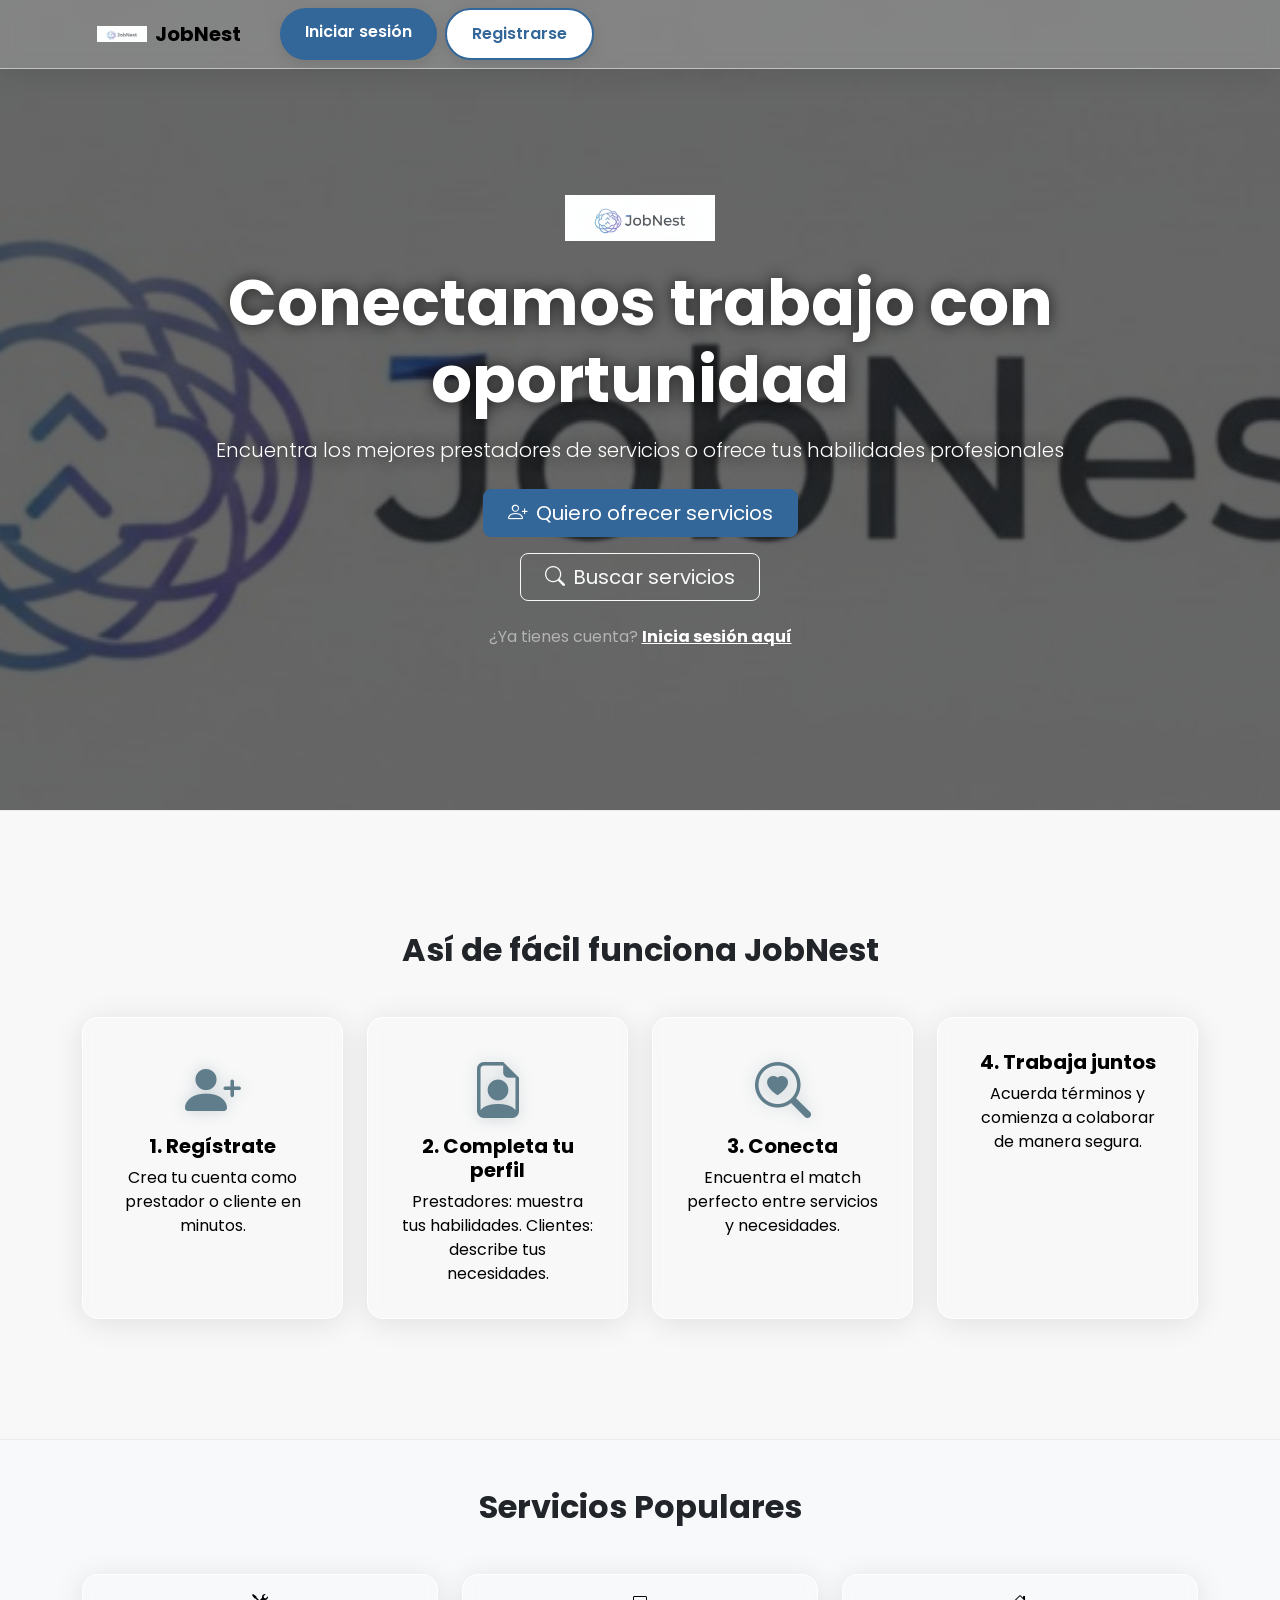
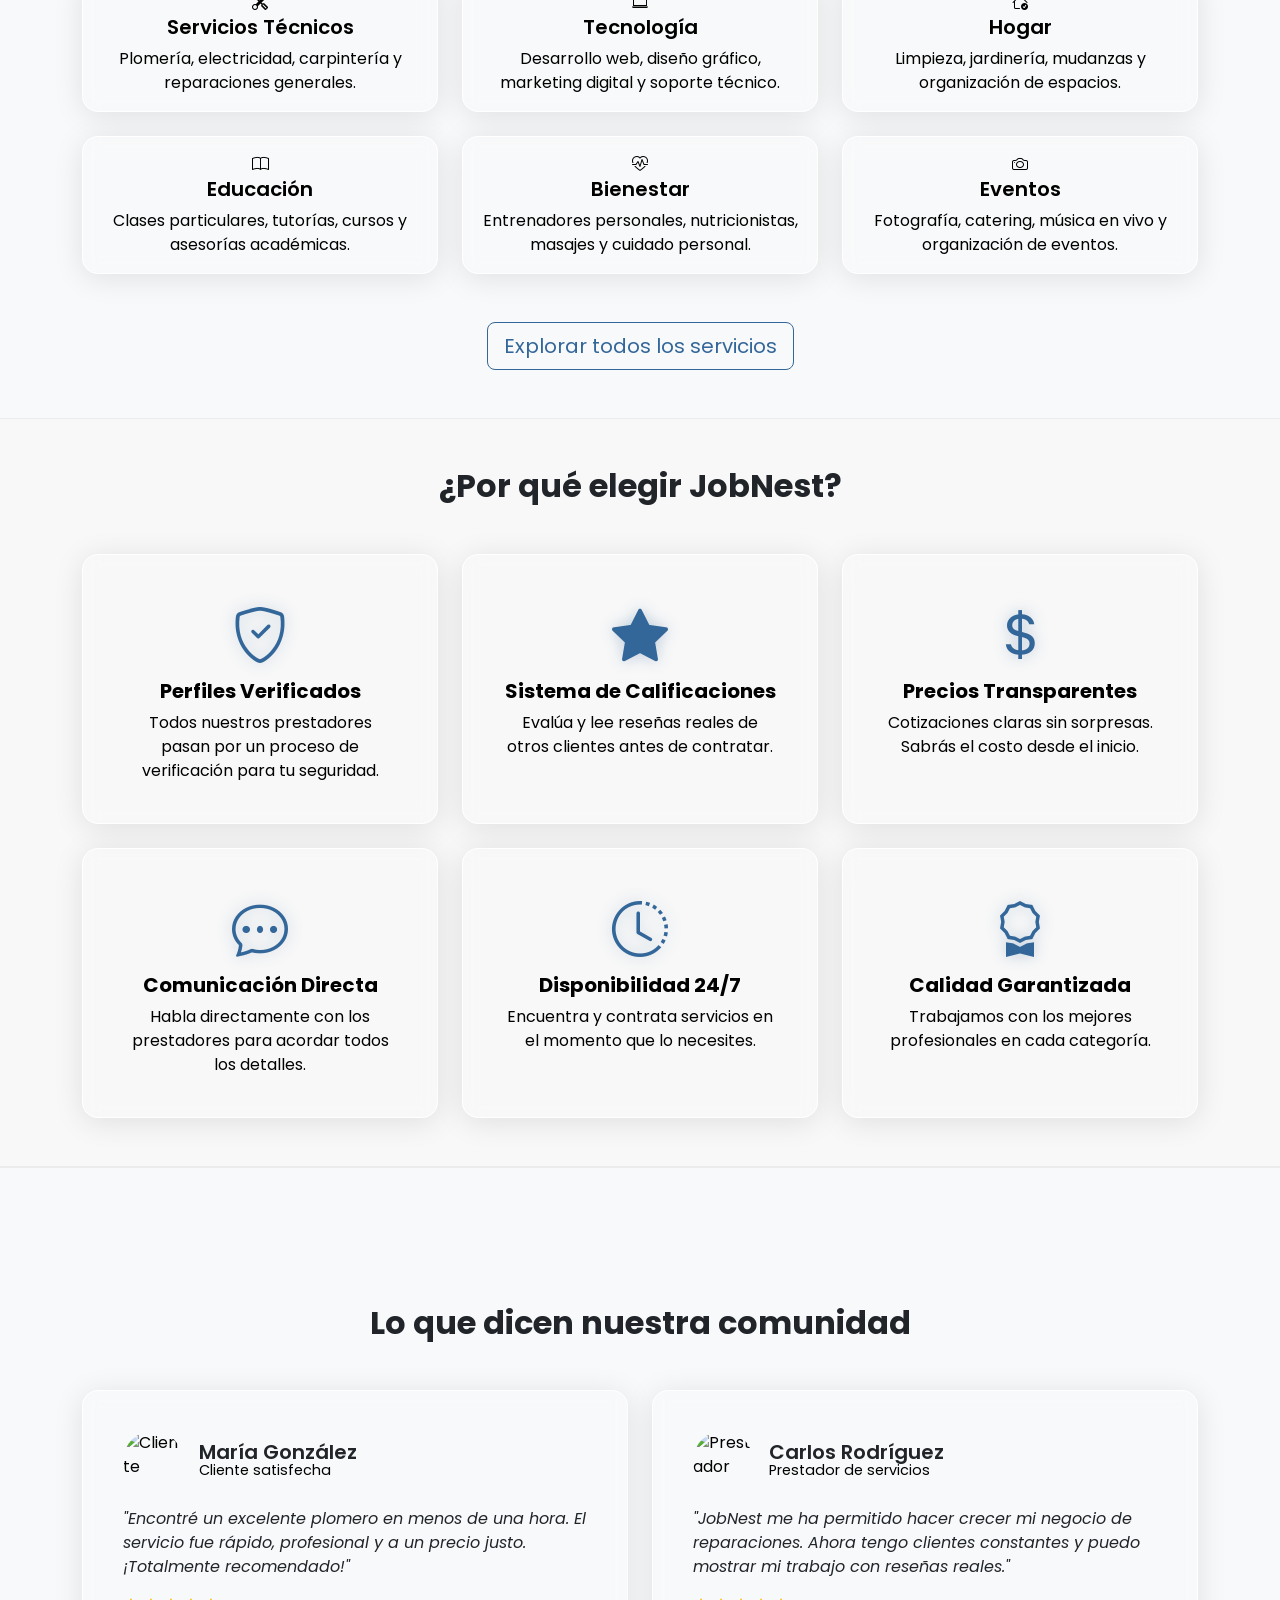
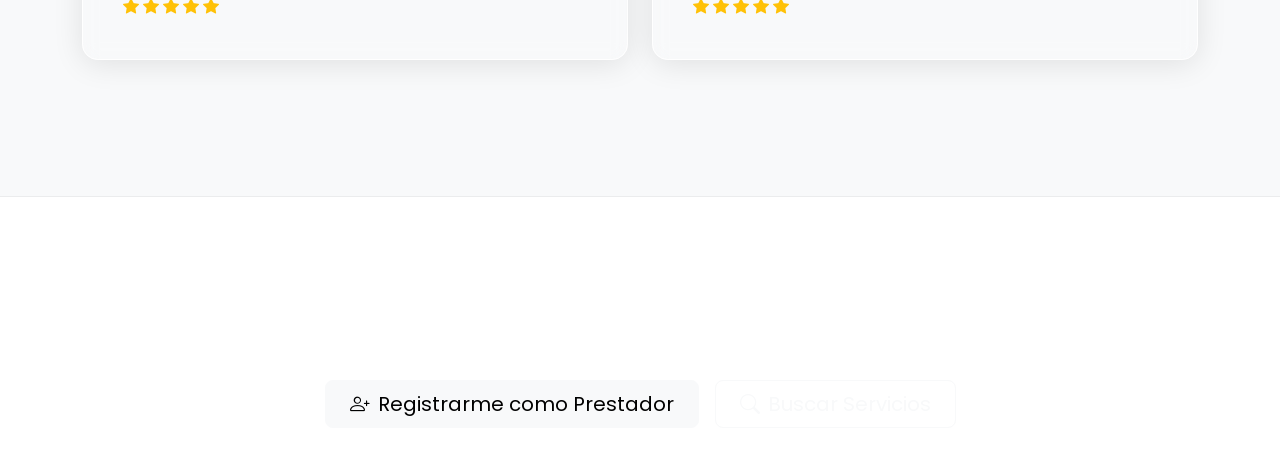
==== templates/index.html @ c422d9ee "Proyecto JobNestPI con Docker" ====
<!DOCTYPE html>
<html lang="es">
<head>
    <meta charset="UTF-8">
    <meta name="viewport" content="width=device-width, initial-scale=1.0">
    <title>JobNest - Conectamos prestadores de servicios con clientes</title>
    <link href="https://cdn.jsdelivr.net/npm/bootstrap@5.3.3/dist/css/bootstrap.min.css" rel="stylesheet" integrity="sha384-QWTKZyjpPEjISv5WaRU9OFeRpok6YctnYmDr5pNlyT2bRjXh0JMhjY6hW+ALEwIH" crossorigin="anonymous">
    <link rel="stylesheet" href="/static/CSS/index.css">
    <link rel="preconnect" href="https://fonts.googleapis.com">
    <link rel="icon" href="multimedia/Logo.jpeg" type="image/x-icon"/>
    <link rel="preconnect" href="https://fonts.gstatic.com" crossorigin>
    <link href="https://fonts.googleapis.com/css2?family=Poppins:wght@300;400;600;700&display=swap" rel="stylesheet">
    <link rel="stylesheet" href="https://cdn.jsdelivr.net/npm/bootstrap-icons@1.11.3/font/bootstrap-icons.min.css">
    <link rel="stylesheet" href="https://cdn.jsdelivr.net/npm/swiper@11/swiper-bundle.min.css" />
</head>
<body>

    <nav class="navbar navbar-expand-lg navbar-dark fixed-top glassmorphism-navbar">
        <div class="container">
            <a class="navbar-brand d-flex align-items-center" href="#hero-section">
                <img src="/static/multimedia/Logo.jpeg" alt="JobNest Logo" class="d-inline-block align-text-top me-2" style="width: 50px; height: auto;">
                <span class="fw-bold">JobNest</span>
            </a>
            <button class="navbar-toggler" type="button" data-bs-toggle="collapse" data-bs-target="#navbarNav" aria-controls="navbarNav" aria-expanded="false" aria-label="Toggle navigation">
                <span class="navbar-toggler-icon"></span>
            </button>
            <div class="collapse navbar-collapse" id="navbarNav">
               
                <div class="d-flex">
                    <a class="custom-btn login-btn ms-lg-2" href="/templates/login.html">Iniciar sesión</a>
                    <a class="custom-btn register-btn ms-lg-2" href="/templates/registro.html">Registrarse</a>
                </div>
            </div>
        </div>
    </nav>

    <header class="hero-section text-center text-white" id="hero-section">
        <div class="container">
            <!-- Logo grande centrado -->
            <div class="mb-4">
                <img src="/static/multimedia/Logo.jpeg" alt="JobNest Logo" class="hero-logo" style="width: 150px; height: auto;">
            </div>
            <h1 class="display-3 fw-bold mb-3 glassmorphism-text">Conectamos trabajo con oportunidad</h1>
            <p class="lead mb-4 glassmorphism-text">Encuentra los mejores prestadores de servicios o ofrece tus habilidades profesionales</p>
            <div class="row justify-content-center">
                <div class="col-md-8 col-lg-6">
                    <div class="d-flex justify-content-center gap-3 flex-wrap">
                        <a href="/templates/registro.html" class="btn btn-primary btn-lg px-4">
                            <i class="bi bi-person-plus me-2"></i>Quiero ofrecer servicios
                        </a>
                        <a href="/templates/registro.html" class="btn btn-outline-light btn-lg px-4">
                            <i class="bi bi-search me-2"></i>Buscar servicios
                        </a>
                    </div>
                    <div class="mt-4">
                        <p class="text-white-50">¿Ya tienes cuenta? <a href="/templates/login.html" class="text-white fw-bold">Inicia sesión aquí</a></p>
                    </div>
                </div>
            </div>
        </div>
    </header>

    <section class="how-it-works py-5" id="how-it-works-section">
        <div class="container">
            <h2 class="text-center mb-5 fw-bold text-dark">Así de fácil funciona JobNest</h2>
            <div class="row justify-content-center g-4">
                <div class="col-md-6 col-lg-3 d-flex">
                    <div class="card glassmorphism-card text-center p-3 flex-fill">
                        <div class="card-body">
                            <i class="bi bi-person-plus-fill how-it-works-icon mb-3"></i>
                            <h5 class="card-title fw-bold">1. Regístrate</h5>
                            <p class="card-text text-dark">Crea tu cuenta como prestador o cliente en minutos.</p>
                        </div>
                    </div>
                </div>
                <div class="col-md-6 col-lg-3 d-flex">
                    <div class="card glassmorphism-card text-center p-3 flex-fill">
                        <div class="card-body">
                            <i class="bi bi-file-earmark-person how-it-works-icon mb-3"></i>
                            <h5 class="card-title fw-bold">2. Completa tu perfil</h5>
                            <p class="card-text text-dark">Prestadores: muestra tus habilidades. Clientes: describe tus necesidades.</p>
                        </div>
                    </div>
                </div>
                <div class="col-md-6 col-lg-3 d-flex">
                    <div class="card glassmorphism-card text-center p-3 flex-fill">
                        <div class="card-body">
                            <i class="bi bi-search-heart how-it-works-icon mb-3"></i>
                            <h5 class="card-title fw-bold">3. Conecta</h5>
                            <p class="card-text text-dark">Encuentra el match perfecto entre servicios y necesidades.</p>
                        </div>
                    </div>
                </div>
                <div class="col-md-6 col-lg-3 d-flex">
                    <div class="card glassmorphism-card text-center p-3 flex-fill">
                        <div class="card-body">
                            <i class="bi bi-handshake how-it-works-icon mb-3"></i>
                            <h5 class="card-title fw-bold">4. Trabaja juntos</h5>
                            <p class="card-text text-dark">Acuerda términos y comienza a colaborar de manera segura.</p>
                        </div>
                    </div>
                </div>
            </div>
        </div>
    </section>

    <section class="services-section py-5 bg-light" id="services-section">
        <div class="container">
            <h2 class="text-center mb-5 fw-bold text-dark">Servicios Populares</h2>
            <div class="row g-4">
                <div class="col-md-6 col-lg-4">
                    <div class="card glassmorphism-card h-100">
                        <div class="card-body text-center">
                            <i class="bi bi-tools services-icon mb-3"></i>
                            <h5 class="card-title">Servicios Técnicos</h5>
                            <p class="card-text text-dark">Plomería, electricidad, carpintería y reparaciones generales.</p>
                        </div>
                    </div>
                </div>
                <div class="col-md-6 col-lg-4">
                    <div class="card glassmorphism-card h-100">
                        <div class="card-body text-center">
                            <i class="bi bi-laptop services-icon mb-3"></i>
                            <h5 class="card-title">Tecnología</h5>
                            <p class="card-text text-dark">Desarrollo web, diseño gráfico, marketing digital y soporte técnico.</p>
                        </div>
                    </div>
                </div>
                <div class="col-md-6 col-lg-4">
                    <div class="card glassmorphism-card h-100">
                        <div class="card-body text-center">
                            <i class="bi bi-house-check services-icon mb-3"></i>
                            <h5 class="card-title">Hogar</h5>
                            <p class="card-text text-dark">Limpieza, jardinería, mudanzas y organización de espacios.</p>
                        </div>
                    </div>
                </div>
                <div class="col-md-6 col-lg-4">
                    <div class="card glassmorphism-card h-100">
                        <div class="card-body text-center">
                            <i class="bi bi-book services-icon mb-3"></i>
                            <h5 class="card-title">Educación</h5>
                            <p class="card-text text-dark">Clases particulares, tutorías, cursos y asesorías académicas.</p>
                        </div>
                    </div>
                </div>
                <div class="col-md-6 col-lg-4">
                    <div class="card glassmorphism-card h-100">
                        <div class="card-body text-center">
                            <i class="bi bi-heart-pulse services-icon mb-3"></i>
                            <h5 class="card-title">Bienestar</h5>
                            <p class="card-text text-dark">Entrenadores personales, nutricionistas, masajes y cuidado personal.</p>
                        </div>
                    </div>
                </div>
                <div class="col-md-6 col-lg-4">
                    <div class="card glassmorphism-card h-100">
                        <div class="card-body text-center">
                            <i class="bi bi-camera services-icon mb-3"></i>
                            <h5 class="card-title">Eventos</h5>
                            <p class="card-text text-dark">Fotografía, catering, música en vivo y organización de eventos.</p>
                        </div>
                    </div>
                </div>
            </div>
            <div class="text-center mt-5">
                <a href="/templates/registro.html" class="btn btn-outline-primary btn-lg">Explorar todos los servicios</a>
            </div>
        </div>
    </section>

    <section class="benefits-section py-5" id="benefits-section">
        <div class="container">
            <h2 class="text-center mb-5 fw-bold text-dark">¿Por qué elegir JobNest?</h2>
            <div class="row justify-content-center g-4">
                <div class="col-md-6 col-lg-4 d-flex">
                    <div class="card glassmorphism-card text-center p-4 flex-fill">
                        <div class="card-body">
                            <i class="bi bi-shield-check benefits-icon mb-3"></i>
                            <h5 class="card-title fw-bold">Perfiles Verificados</h5>
                            <p class="card-text text-dark">Todos nuestros prestadores pasan por un proceso de verificación para tu seguridad.</p>
                        </div>
                    </div>
                </div>
                <div class="col-md-6 col-lg-4 d-flex">
                    <div class="card glassmorphism-card text-center p-4 flex-fill">
                        <div class="card-body">
                            <i class="bi bi-star-fill benefits-icon mb-3"></i>
                            <h5 class="card-title fw-bold">Sistema de Calificaciones</h5>
                            <p class="card-text text-dark">Evalúa y lee reseñas reales de otros clientes antes de contratar.</p>
                        </div>
                    </div>
                </div>
                <div class="col-md-6 col-lg-4 d-flex">
                    <div class="card glassmorphism-card text-center p-4 flex-fill">
                        <div class="card-body">
                            <i class="bi bi-currency-dollar benefits-icon mb-3"></i>
                            <h5 class="card-title fw-bold">Precios Transparentes</h5>
                            <p class="card-text text-dark">Cotizaciones claras sin sorpresas. Sabrás el costo desde el inicio.</p>
                        </div>
                    </div>
                </div>
                <div class="col-md-6 col-lg-4 d-flex">
                    <div class="card glassmorphism-card text-center p-4 flex-fill">
                        <div class="card-body">
                            <i class="bi bi-chat-dots benefits-icon mb-3"></i>
                            <h5 class="card-title fw-bold">Comunicación Directa</h5>
                            <p class="card-text text-dark">Habla directamente con los prestadores para acordar todos los detalles.</p>
                        </div>
                    </div>
                </div>
                <div class="col-md-6 col-lg-4 d-flex">
                    <div class="card glassmorphism-card text-center p-4 flex-fill">
                        <div class="card-body">
                            <i class="bi bi-clock-history benefits-icon mb-3"></i>
                            <h5 class="card-title fw-bold">Disponibilidad 24/7</h5>
                            <p class="card-text text-dark">Encuentra y contrata servicios en el momento que lo necesites.</p>
                        </div>
                    </div>
                </div>
                <div class="col-md-6 col-lg-4 d-flex">
                    <div class="card glassmorphism-card text-center p-4 flex-fill">
                        <div class="card-body">
                            <i class="bi bi-award benefits-icon mb-3"></i>
                            <h5 class="card-title fw-bold">Calidad Garantizada</h5>
                            <p class="card-text text-dark">Trabajamos con los mejores profesionales en cada categoría.</p>
                        </div>
                    </div>
                </div>
            </div>
        </div>
    </section>

    <section class="testimonials py-5 bg-light" id="testimonials-section">
        <div class="container">
            <h2 class="text-center mb-5 fw-bold text-dark">Lo que dicen nuestra comunidad</h2>
            <div class="row g-4">
                <div class="col-md-6">
                    <div class="card glassmorphism-card p-4 h-100">
                        <div class="card-body">
                            <div class="d-flex align-items-center mb-3">
                                <img src="multimedia/user.jpg" alt="Cliente" class="rounded-circle me-3" style="width: 60px; height: 60px;">
                                <div>
                                    <h5 class="card-title mb-0 text-dark">María González</h5>
                                    <p class="card-subtitle text-muted">Cliente satisfecha</p>
                                </div>
                            </div>
                            <p class="fst-italic text-dark">"Encontré un excelente plomero en menos de una hora. El servicio fue rápido, profesional y a un precio justo. ¡Totalmente recomendado!"</p>
                            <div class="text-warning">
                                <i class="bi bi-star-fill"></i>
                                <i class="bi bi-star-fill"></i>
                                <i class="bi bi-star-fill"></i>
                                <i class="bi bi-star-fill"></i>
                                <i class="bi bi-star-fill"></i>
                            </div>
                        </div>
                    </div>
                </div>
                <div class="col-md-6">
                    <div class="card glassmorphism-card p-4 h-100">
                        <div class="card-body">
                            <div class="d-flex align-items-center mb-3">
                                <img src="multimedia/user.jpg" alt="Prestador" class="rounded-circle me-3" style="width: 60px; height: 60px;">
                                <div>
                                    <h5 class="card-title mb-0 text-dark">Carlos Rodríguez</h5>
                                    <p class="card-subtitle text-muted">Prestador de servicios</p>
                                </div>
                            </div>
                            <p class="fst-italic text-dark">"JobNest me ha permitido hacer crecer mi negocio de reparaciones. Ahora tengo clientes constantes y puedo mostrar mi trabajo con reseñas reales."</p>
                            <div class="text-warning">
                                <i class="bi bi-star-fill"></i>
                                <i class="bi bi-star-fill"></i>
                                <i class="bi bi-star-fill"></i>
                                <i class="bi bi-star-fill"></i>
                                <i class="bi bi-star-fill"></i>
                            </div>
                        </div>
                    </div>
                </div>
            </div>
        </div>
    </section>

    <section class="cta-section py-5 text-white text-center">
        <div class="container">
            <h2 class="display-5 fw-bold mb-4">¿Listo para empezar?</h2>
            <p class="lead mb-4">Únete a nuestra comunidad de prestadores y clientes</p>
            <div class="d-flex justify-content-center gap-3 flex-wrap">
                <a href="/templates/registro.html" class="btn btn-light btn-lg px-4">
                    <i class="bi bi-person-plus me-2"></i>Registrarme como Prestador
                </a>
                <a href="/templates/registro.html" class="btn btn-outline-light btn-lg px-4">
                    <i class="bi bi-search me-2"></i>Buscar Servicios
                </a>
            </div>
        </div>
    </section>

   
    <script src="https://cdn.jsdelivr.net/npm/bootstrap@5.3.3/dist/js/bootstrap.bundle.min.js" integrity="sha384-YvpcrYf0tY3lHB60NNkmXc5s9fDVZLESaAA55NDzOxhy9GkcIdslK1eN7N6jIeHz" crossorigin="anonymous"></script>
    <script src="https://cdn.jsdelivr.net/npm/swiper@11/swiper-bundle.min.js"></script>
    <script src="/static/js/index.js"></script>

</body>
</html>
---- static/CSS/index.css ----
/* Variables de Color */
:root {
    --primary-color: #336699; /* Azul profesional oscuro para botones y acentos */
    --secondary-color: #607d8b; /* Gris azulado para íconos y elementos secundarios */
    --text-dark: #000000; /* Color principal de texto oscuro (ahora negro) */
    --text-muted-dark: #000000; /* Color de texto mutado oscuro (ahora negro) */

    --bg-light: #ffffff; /* Fondo principal blanco */
    --bg-section-light: #f8f8f8; /* Fondo sutil para secciones */

    --glass-base-rgb: 255, 255, 255; /* Base RGB blanca para glassmorphism */
    --glass-alpha: 0.7; /* Mayor opacidad para glassmorphism sobre blanco */
    --glass-border-alpha: 0.9; /* Borde más visible para glassmorphism */
    --glass-shadow: rgba(0, 0, 0, 0.1); /* Sombra suave para elementos glass */

    --overlay-dark: rgba(0, 0, 0, 0.6); /* Overlay oscuro para hero (permanece oscuro) */
    --footer-bg: #f2f2f2; /* Fondo de footer gris muy claro */
    --navbar-dark-transparent: rgba(0, 0, 0, 0.7); /* Navbar transparente oscuro */
}

html {
    scroll-behavior: smooth;
    overflow-x: hi;
}

/* Estilos Generales */
body {
    font-family: 'Poppins', sans-serif;
    background-color: var(--bg-light); /* Fondo principal blanco */
    min-height: 100vh;
    color: var(--text-dark); /* Color de texto principal oscuro */
}

/* Base Glassmorphism (adaptado para fondo claro) */
.glassmorphism {
    background: rgba(var(--glass-base-rgb), var(--glass-alpha));
    border-radius: 16px;
    box-shadow: 0 4px 30px var(--glass-shadow);
    backdrop-filter: blur(8px);
    -webkit-backdrop-filter: blur(8px);
    border: 1px solid rgba(var(--glass-base-rgb), var(--glass-border-alpha));
}

/* Sección de navbar */
.glassmorphism-navbar {
    background: rgba(255, 255, 255, 0.2); /* Fondo más transparente para efecto cristal */
    box-shadow: 0 4px 30px rgba(0, 0, 0, 0.1); /* Sombra más sutil */
    backdrop-filter: blur(8px); /* Aumentar blur para más efecto cristalino */
    -webkit-backdrop-filter: blur(8px);
    border-bottom: 1px solid rgba(255, 255, 255, 0.5); /* Borde blanco semi-transparente */
}

.glassmorphism-navbar .navbar-brand,
.glassmorphism-navbar .nav-link {
    color: #000 !important;
    font-weight: 500;
    padding: 8px 15px;
    border-radius: 20px;
    transition: all 0.3s ease;
}

.glassmorphism-navbar .nav-link:hover,
.glassmorphism-navbar .nav-link.active {
    color: #000000 !important;
    background-color: #ffffff90;
    box-shadow: 0 2px 10px rgba(51, 102, 153, 0.2);
    transform: translateY(-2px);
}


/* Sección de hero */
.hero-section {
    position: relative;
    padding-top: 150px;
    padding-bottom: 100px;
    height: 90vh;
    display: flex;
    align-items: center;
    justify-content: center;
    background-image: url('../multimedia/Logo.jpeg');
    background-size: cover;
    background-position: center;
    background-repeat: no-repeat;
}

.hero-section::before {
    content: '';
    position: absolute;
    top: 0;
    left: 0;
    width: 100%;
    height: 100%;
    background-color: var(--overlay-dark);
    z-index: 1;
}

.hero-section > .container {
    position: relative;
    z-index: 2;
    text-align: center;
}

.glassmorphism-text {
    color: #fff; /* Texto blanco sobre el overlay oscuro del hero */
    text-shadow: 0 0 15px rgba(0, 0, 0, 0.7);
}

/* Barra de Búsqueda */
.glassmorphism-search {
    background: #ffffff50; /* Fondo transparente oscuro para mejor visibilidad */
    border-radius: 10px;
    box-shadow: 0 2px 15px var(--glass-shadow);
    backdrop-filter: blur(10px);
    -webkit-backdrop-filter: blur(10px);
    border: 1px solid rgba(255, 255, 255, 0.6); /* Borde blanco semi-transparente */
    padding: 10px;
}

.glassmorphism-search .form-control {
    background: rgba(255, 255, 255, 0.7); /* Fondo opaco para inputs */
    border: 1px solid rgba(0, 0, 0, 0.2); /* Borde oscuro para inputs */
    color: var(--text-dark);
    border-radius: 8px;
    padding: 12px 15px;
}

.glassmorphism-search .form-control::placeholder {
    color: #000; /* Placeholder oscuro */
}

.glassmorphism-search .form-control:focus {
    background: rgba(255, 255, 255, 0.8);
    border-color: var(--primary-color);
    box-shadow: 0 0 0 0.25rem rgba(51, 102, 153, 0.25);
    color: var(--text-dark);
}

/* Tarjetas de empleo y otras tarjetas glassmorphism */
.glassmorphism-card {
    background: transparent; /* Fondo transparente */
    border-radius: 16px;
    box-shadow: 0 4px 30px var(--glass-shadow);
    backdrop-filter: blur(8px);
    -webkit-backdrop-filter: blur(8px);
    border: 1px solid rgba(var(--glass-base-rgb), var(--glass-border-alpha));
    transition: transform 0.3s ease, box-shadow 0.3s ease;
    color: var(--text-dark);
}

.glassmorphism-card:hover {
    transform: translateY(-5px);
    box-shadow: 0 8px 40px var(--glass-shadow);
}

.glassmorphism-card .card-title {
    color: var(--text-dark);
    font-weight: 600;
}

.glassmorphism-card .card-subtitle,
.glassmorphism-card .card-text,
.glassmorphism-card small {
    color: var(--text-dark) !important; /* Asegura texto negro */
}

/* Sección cómo funciona */
.how-it-works {
    background-color: var(--bg-section-light);
    border-top: 1px solid rgba(0, 0, 0, 0.05);
    border-bottom: 1px solid rgba(0, 0, 0, 0.05);
    min-height: 70vh;
    display: flex;
    align-items: center;
    justify-content: center;
}

.how-it-works .glassmorphism-card {
    padding: 20px;
    display: flex;
    flex-direction: column;
    justify-content: center;
    align-items: center;
}

.how-it-works-icon {
    font-size: 3.5rem;
    color: var(--secondary-color);
    margin-bottom: 15px;
    text-shadow: 0 0 15px rgba(96, 125, 139, 0.3);
}

.how-it-works .card-title {
    color: var(--text-dark);
}

.how-it-works .card-text {
    color: var(--text-dark) !important; /* Asegura texto negro */
}

/* Sección de beneficios */
.benefits-section {
    background-color: var(--bg-section-light); /* Fondo sutil similar a "cómo funciona" */
    border-top: 1px solid rgba(0, 0, 0, 0.05);
    border-bottom: 1px solid rgba(0, 0, 0, 0.05);
    min-height: 70vh; /* Altura similar a otras secciones */
    display: flex;
    align-items: center;
    justify-content: center;
}

.benefits-section .glassmorphism-card {
    padding: 20px;
    display: flex;
    flex-direction: column;
    justify-content: center;
    align-items: center;
}

.benefits-icon {
    font-size: 3.5rem;
    color: var(--primary-color); /* Color principal para los iconos de esta sección */
    margin-bottom: 15px;
    text-shadow: 0 0 15px rgba(51, 102, 153, 0.3);
}

.benefits-section .card-title {
    color: var(--text-dark);
}

.benefits-section .card-text {
    color: var(--text-dark) !important;
}

/* Sección testimonios */
.testimonials {
    background-color: var(--bg-light);
    border-top: 1px solid rgba(0, 0, 0, 0.05);
    border-bottom: 1px solid rgba(0, 0, 0, 0.05);
    min-height: 70vh;
    display: flex;
    align-items: center;
    justify-content: center;
}

.testimonials .glassmorphism-card {
    padding: 30px;
    display: flex;
    flex-direction: column;
    justify-content: center;
    align-items: center;
}

.testimonial-img {
    width: 70px;
    height: 70px;
    object-fit: cover;
    border: 2px solid var(--primary-color);
    box-shadow: 0 0 15px rgba(51, 102, 153, 0.3);
}

.testimonials .card-title {
    color: var(--text-dark);
    font-weight: 600;
}

.testimonials .card-subtitle {
    color: var(--text-dark) !important; /* Asegura texto negro */
    font-size: 0.9rem;
}

.testimonials .card-text {
    font-size: 1.1rem;
    line-height: 1.6;
}

/* Sección de footer */
.glassmorphism-footer {
    background: var(--footer-bg);
    box-shadow: 0 -4px 30px var(--glass-shadow);
    backdrop-filter: blur(5px);
    -webkit-backdrop-filter: blur(5px);
    border-top: 1px solid rgba(0, 0, 0, 0.1);
    color: var(--text-dark); /* Asegura texto negro */
}

.glassmorphism-footer a {
    color: var(--text-dark) !important;
}

.glassmorphism-footer a:hover {
    color: var(--primary-color) !important;
}

/* Overrides de Bootstrap para botones */
.btn-primary {
    background-color: var(--primary-color) !important;
    border-color: var(--primary-color) !important;
    transition: background-color 0.3s ease, border-color 0.3s ease;
    color: #fff !important;
}

.btn-primary:hover {
    background-color: #2a557c !important;
    border-color: #2a557c !important;
}

.btn-outline-primary {
    color: var(--primary-color) !important;
    border-color: var(--primary-color) !important;
    transition: background-color 0.3s ease, color 0.3s ease, border-color 0.3s ease;
}

.btn-outline-primary:hover {
    background-color: var(--primary-color) !important;
    color: #fff !important;
}

/* Estilos base para los botones personalizados (Iniciar sesión y Registrarse) */
.custom-btn {
    padding: 12px 25px;
    border: none;
    border-radius: 30px;
    font-weight: 600;
    text-decoration: none;
    display: inline-block;
    cursor: pointer;
    transition: all 0.3s ease;
    text-align: center;
    box-shadow: 0 4px 15px rgba(0, 0, 0, 0.1);
}

/* Estilos para el botón de "Iniciar sesión" */
.login-btn {
    background-color: #336699; /* Color principal de tu tema */
    color: #ffffff;
    position: relative;
    overflow: hidden;
    z-index: 1;
}

.login-btn::before {
    content: '';
    position: absolute;
    top: 0;
    left: -100%;
    width: 100%;
    height: 100%;
    background: linear-gradient(120deg, transparent, rgba(255, 255, 255, 0.3), transparent);
    transition: all 0.6s cubic-bezier(0.25, 0.8, 0.25, 1);
    z-index: -1;
}

.login-btn:hover {
    box-shadow: 0 6px 20px rgba(0, 0, 0, 0.2);
    transform: translateY(-2px);
}

.login-btn:hover::before {
    left: 100%;
}

/* Estilos para el botón de "Registrarse" */
.register-btn {
    background-color: #ffffff;
    color: #336699; /* Color principal de tu tema */
    border: 2px solid #336699;
    position: relative;
    overflow: hidden;
    z-index: 1;
}

.register-btn::before {
    content: '';
    position: absolute;
    top: 0;
    left: 0;
    width: 100%;
    height: 100%;
    background-color: #336699;
    transform: scaleX(0);
    transform-origin: left;
    transition: transform 0.4s ease-in-out;
    z-index: -1;
}

.register-btn:hover {
    color: #ffffff;
    box-shadow: 0 6px 20px rgba(0, 0, 0, 0.2);
    transform: translateY(-2px);
}

.register-btn:hover::before {
    transform: scaleX(1);
}

/* Responsividad */
@media (max-width: 768px) {
    .hero-section,
    .how-it-works,
    .testimonials {
        min-height: auto;
        padding-top: 80px;
        padding-bottom: 80px;
    }
    .glassmorphism-search .form-control {
        margin-left: 0 !important;
        margin-bottom: 10px;
    }
    .glassmorphism-search .btn {
        width: 100%;
    }
}

/* Color del ícono de hamburguesa en dispositivos pequeños */
@media (max-width: 767.98px) {
    .navbar-toggler-icon {
        background-image: url("data:image/svg+xml,%3csvg xmlns='http://www.w3.org/2000/svg' viewBox='0 0 30 30'%3e%3cpath stroke='rgba%280, 0, 0, 0.55%29' stroke-linecap='round' stroke-miterlimit='10' stroke-width='2' d='M4 7h22M4 15h22M4 23h22'/%3e%3c/svg%3e") !important;
    }
    .navbar-toggler {
        border-color: rgba(0, 0, 0, 0.1) !important; /* Borde más sutil para el toggler */
    }
}

/* Estilos para los swipers */
.swiper {
    width: 100%;
    height: auto;
    padding-bottom: 50px;
    position: relative;
}

.swiper-slide {
    display: flex;
    justify-content: center;
    align-items: stretch;
    padding: 15px;
}

/* Ocultar botones de navegación del swiper */
.swiper-button-next,
.swiper-button-prev {
    display: none !important;
}

/* Ocultar paginación del swiper */
.swiper-pagination {
    display: none !important;
}
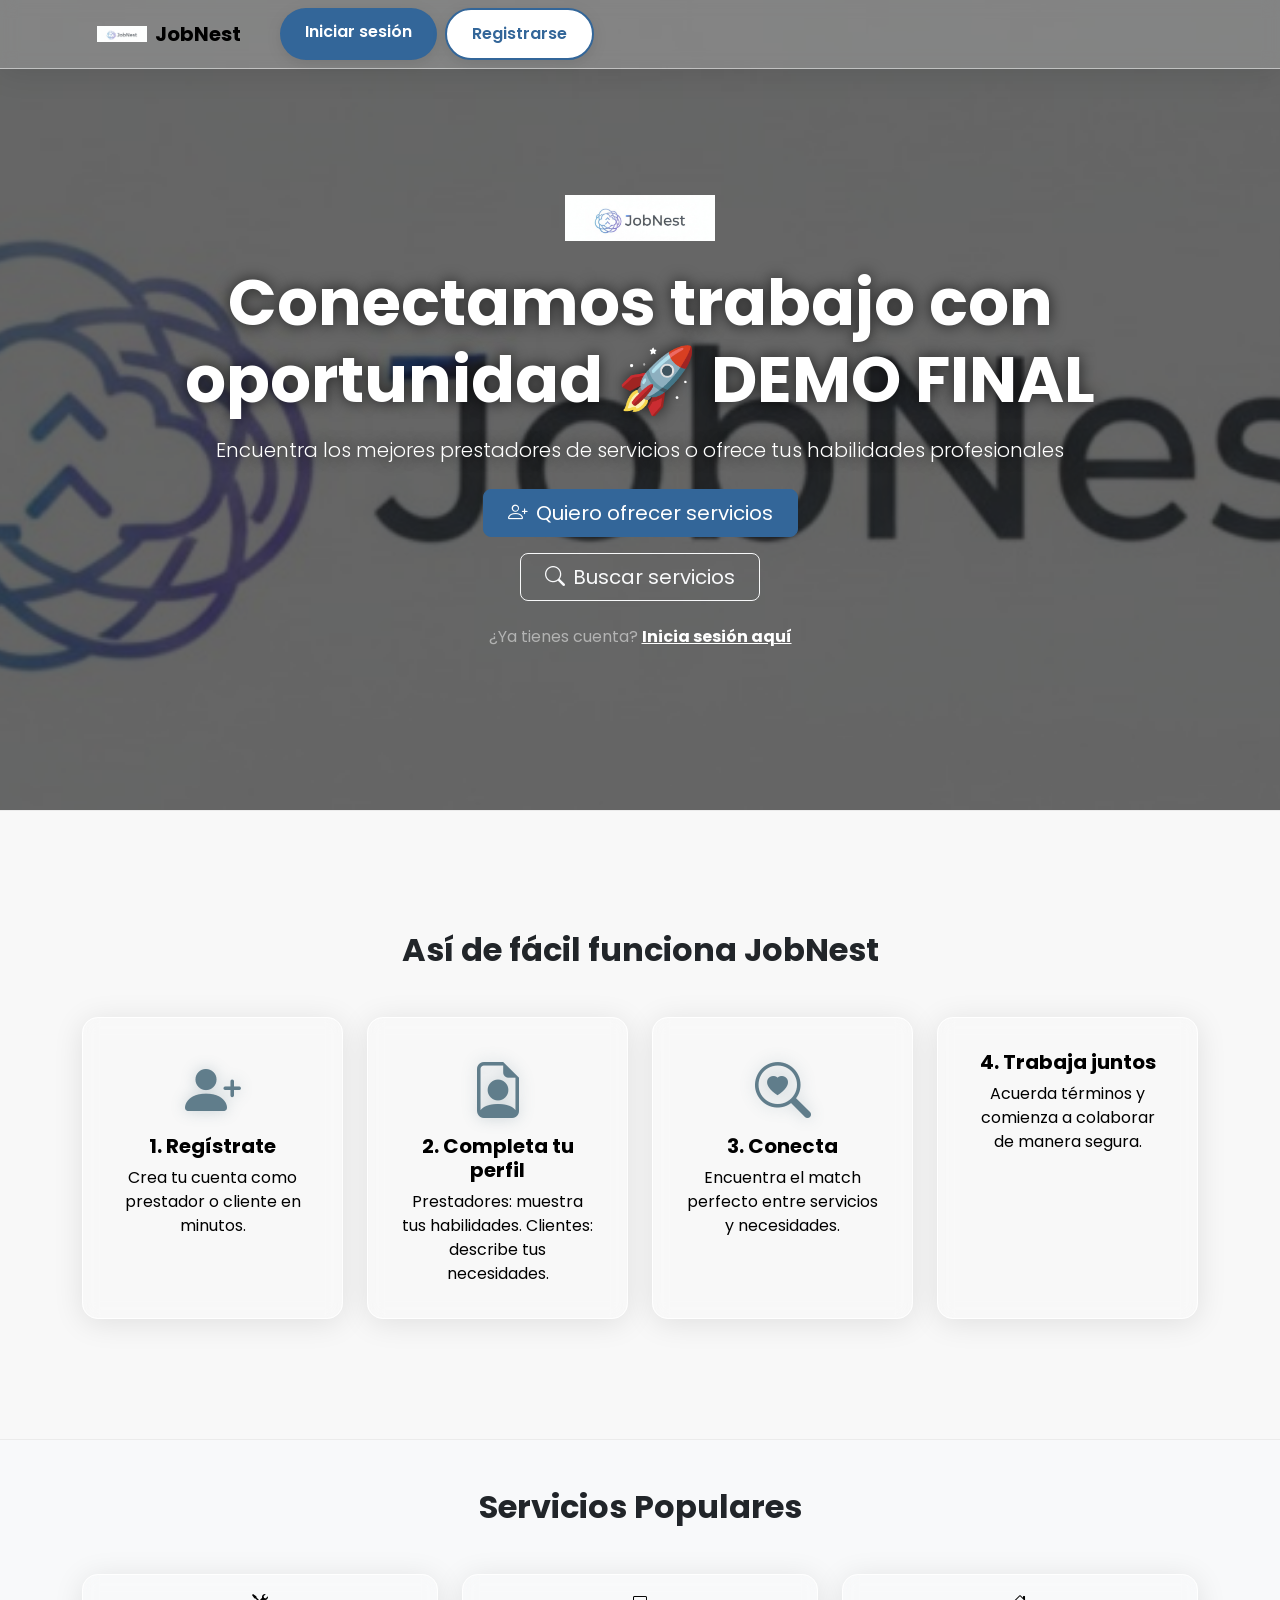
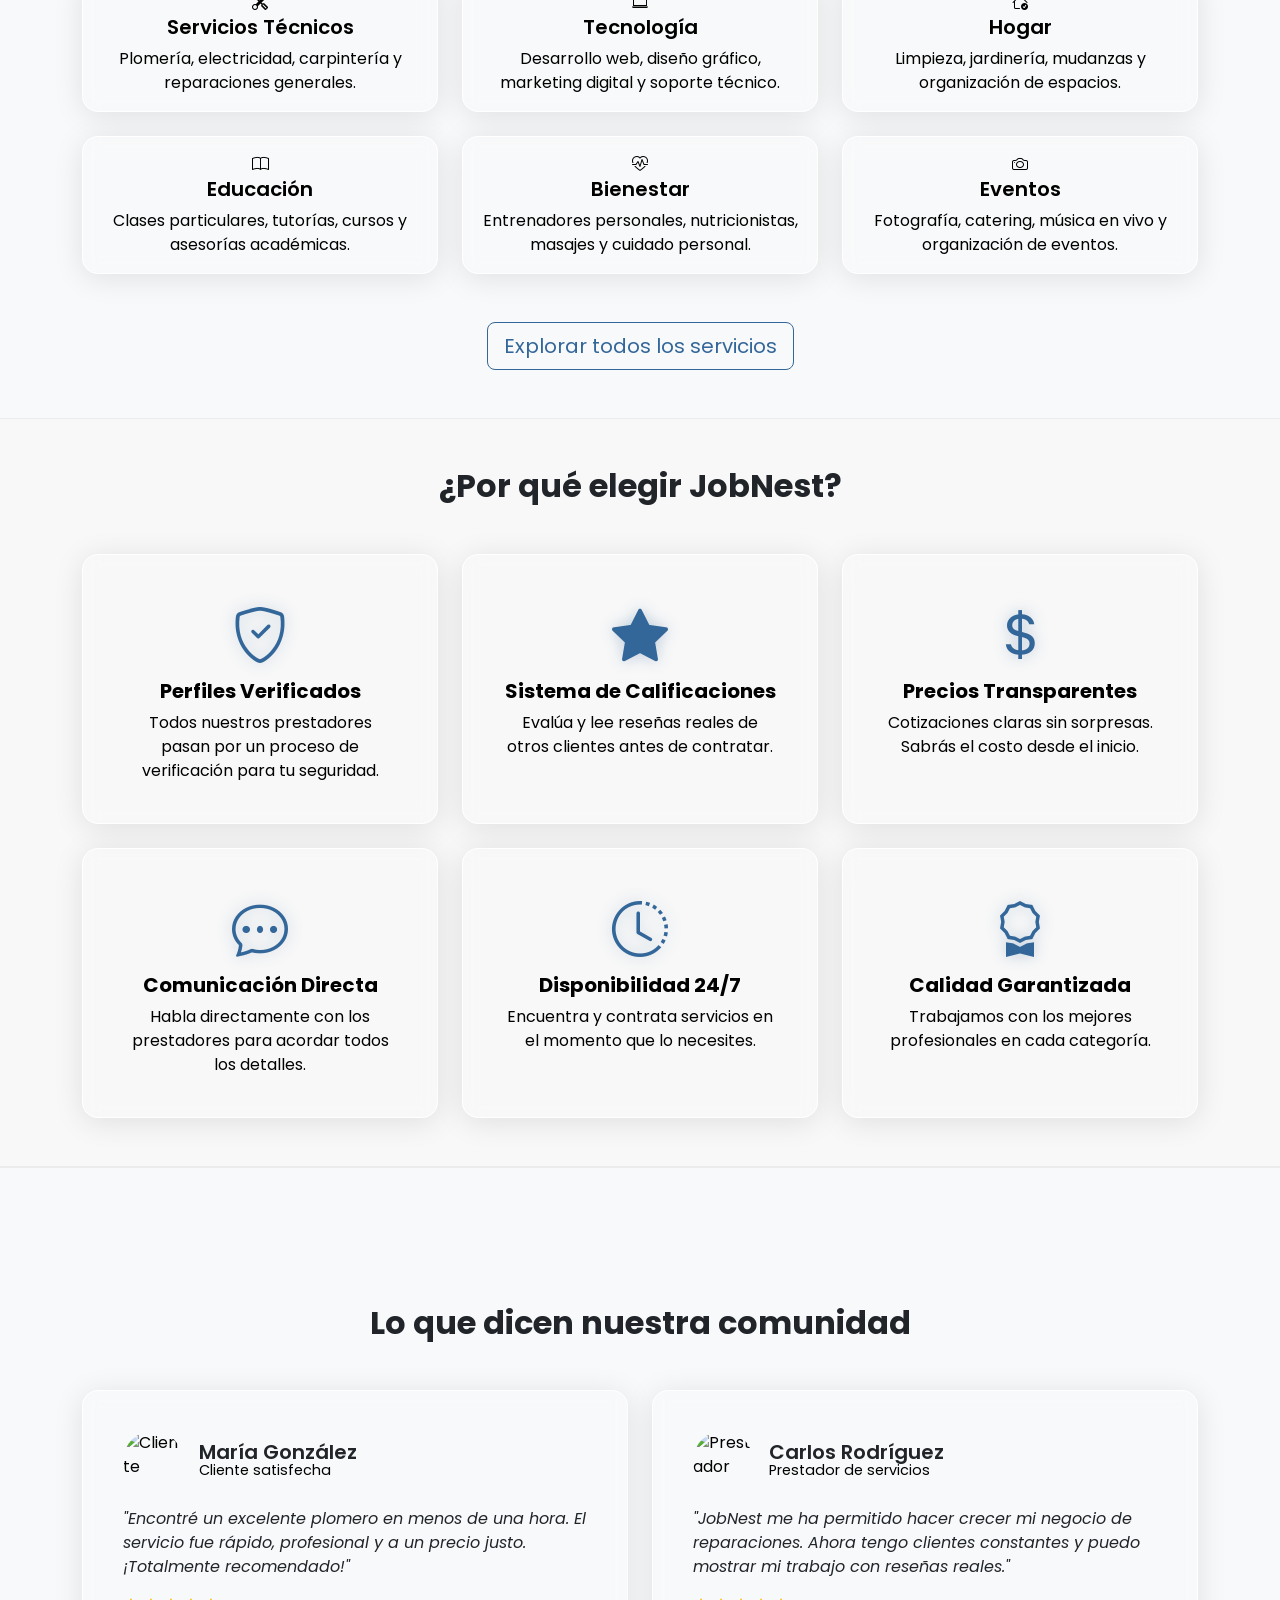
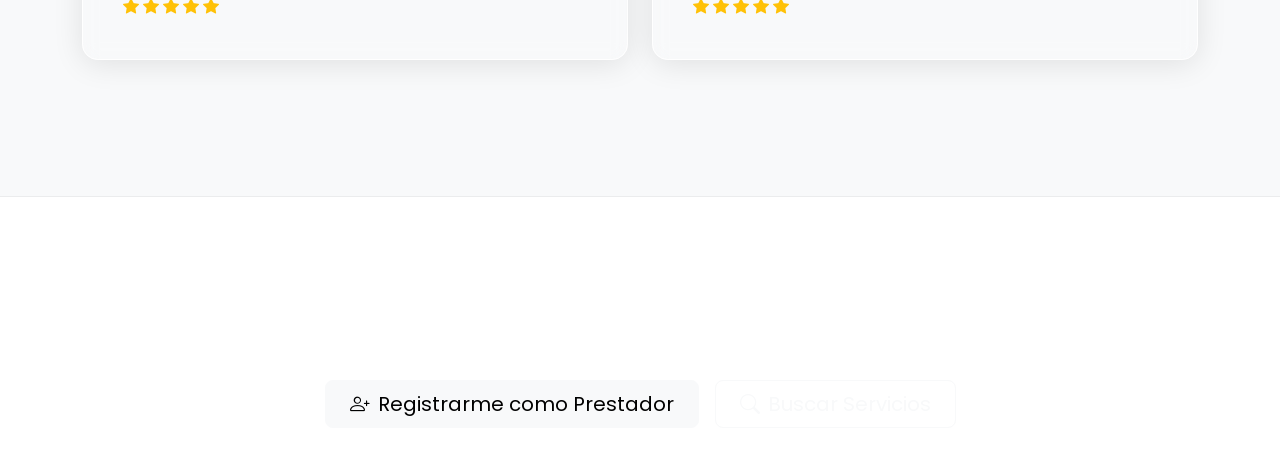
==== commit 3814f842: "demo final cambio texto" ====
--- a/templates/index.html
+++ b/templates/index.html
@@ -40,7 +40,7 @@
             <div class="mb-4">
                 <img src="/static/multimedia/Logo.jpeg" alt="JobNest Logo" class="hero-logo" style="width: 150px; height: auto;">
             </div>
-            <h1 class="display-3 fw-bold mb-3 glassmorphism-text">Conectamos trabajo con oportunidad</h1>
+            <h1 class="display-3 fw-bold mb-3 glassmorphism-text">Conectamos trabajo con oportunidad 🚀 DEMO FINAL</h1>
             <p class="lead mb-4 glassmorphism-text">Encuentra los mejores prestadores de servicios o ofrece tus habilidades profesionales</p>
             <div class="row justify-content-center">
                 <div class="col-md-8 col-lg-6">
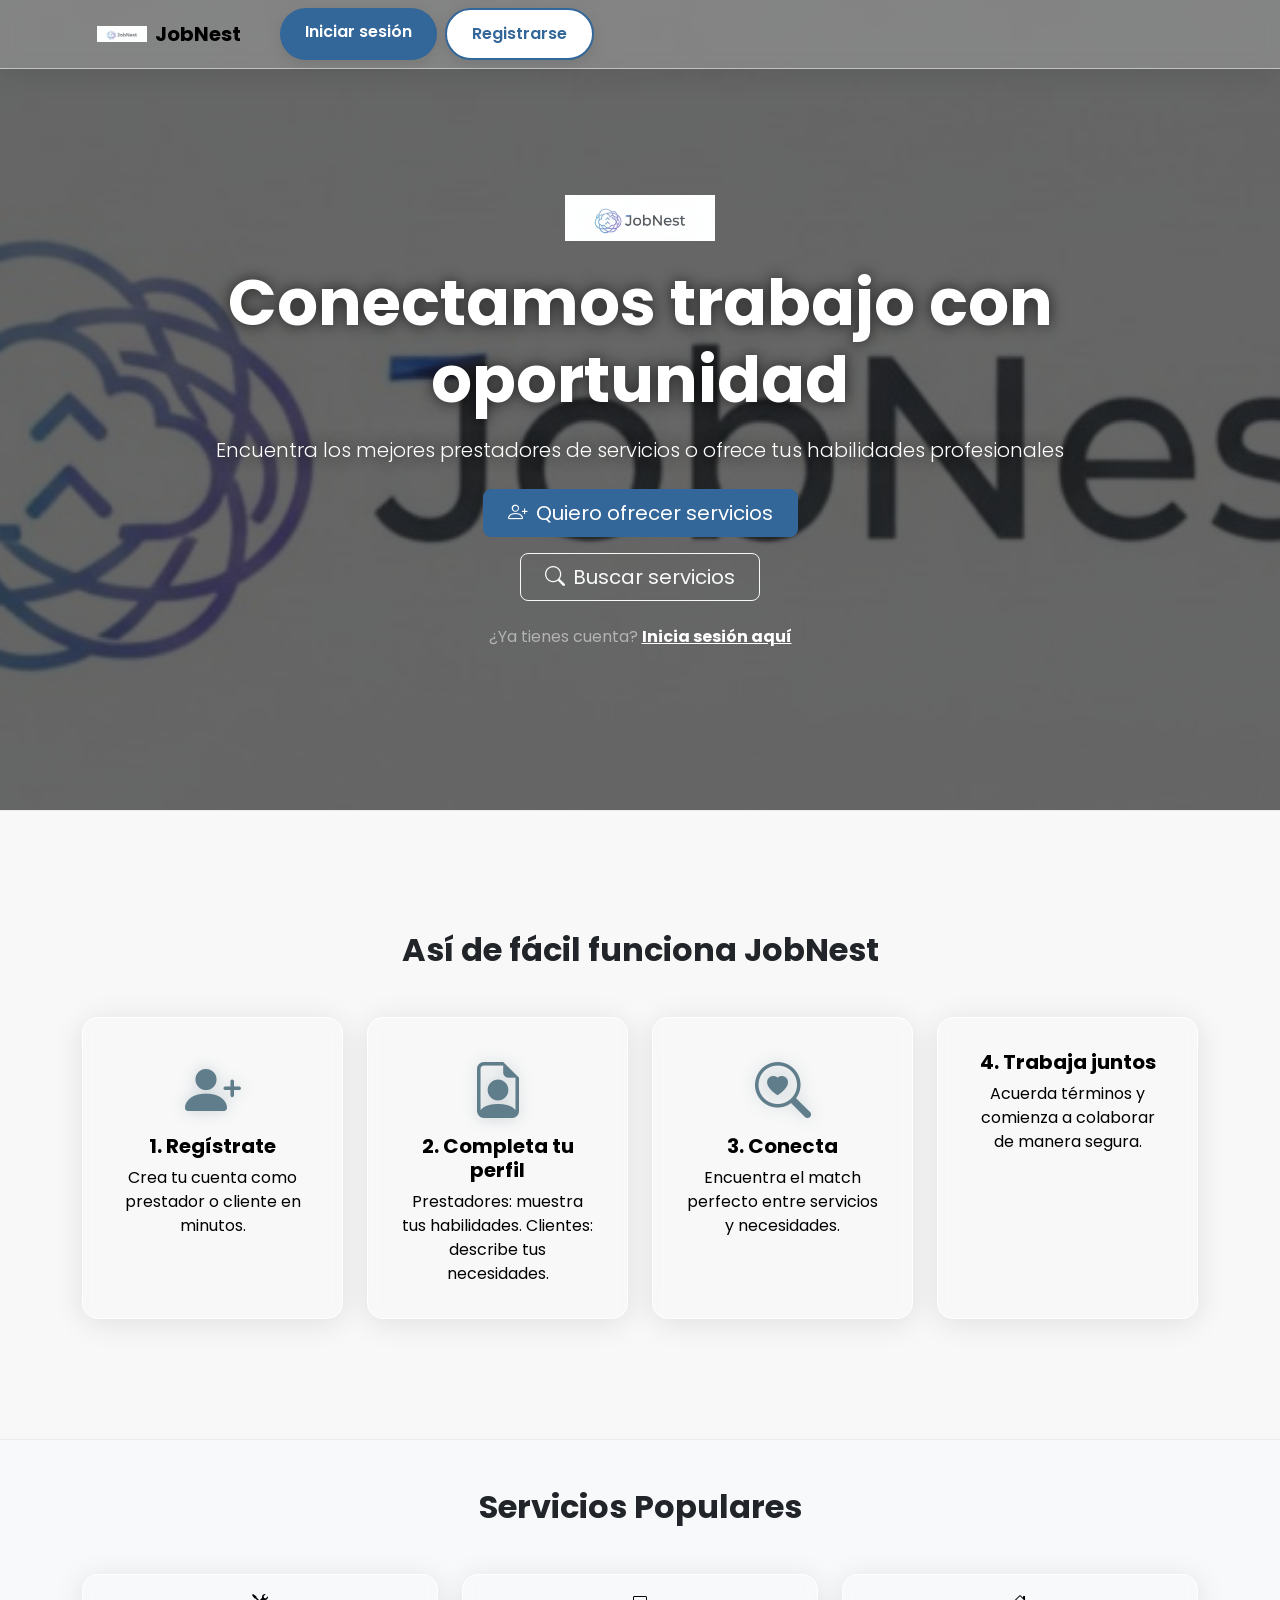
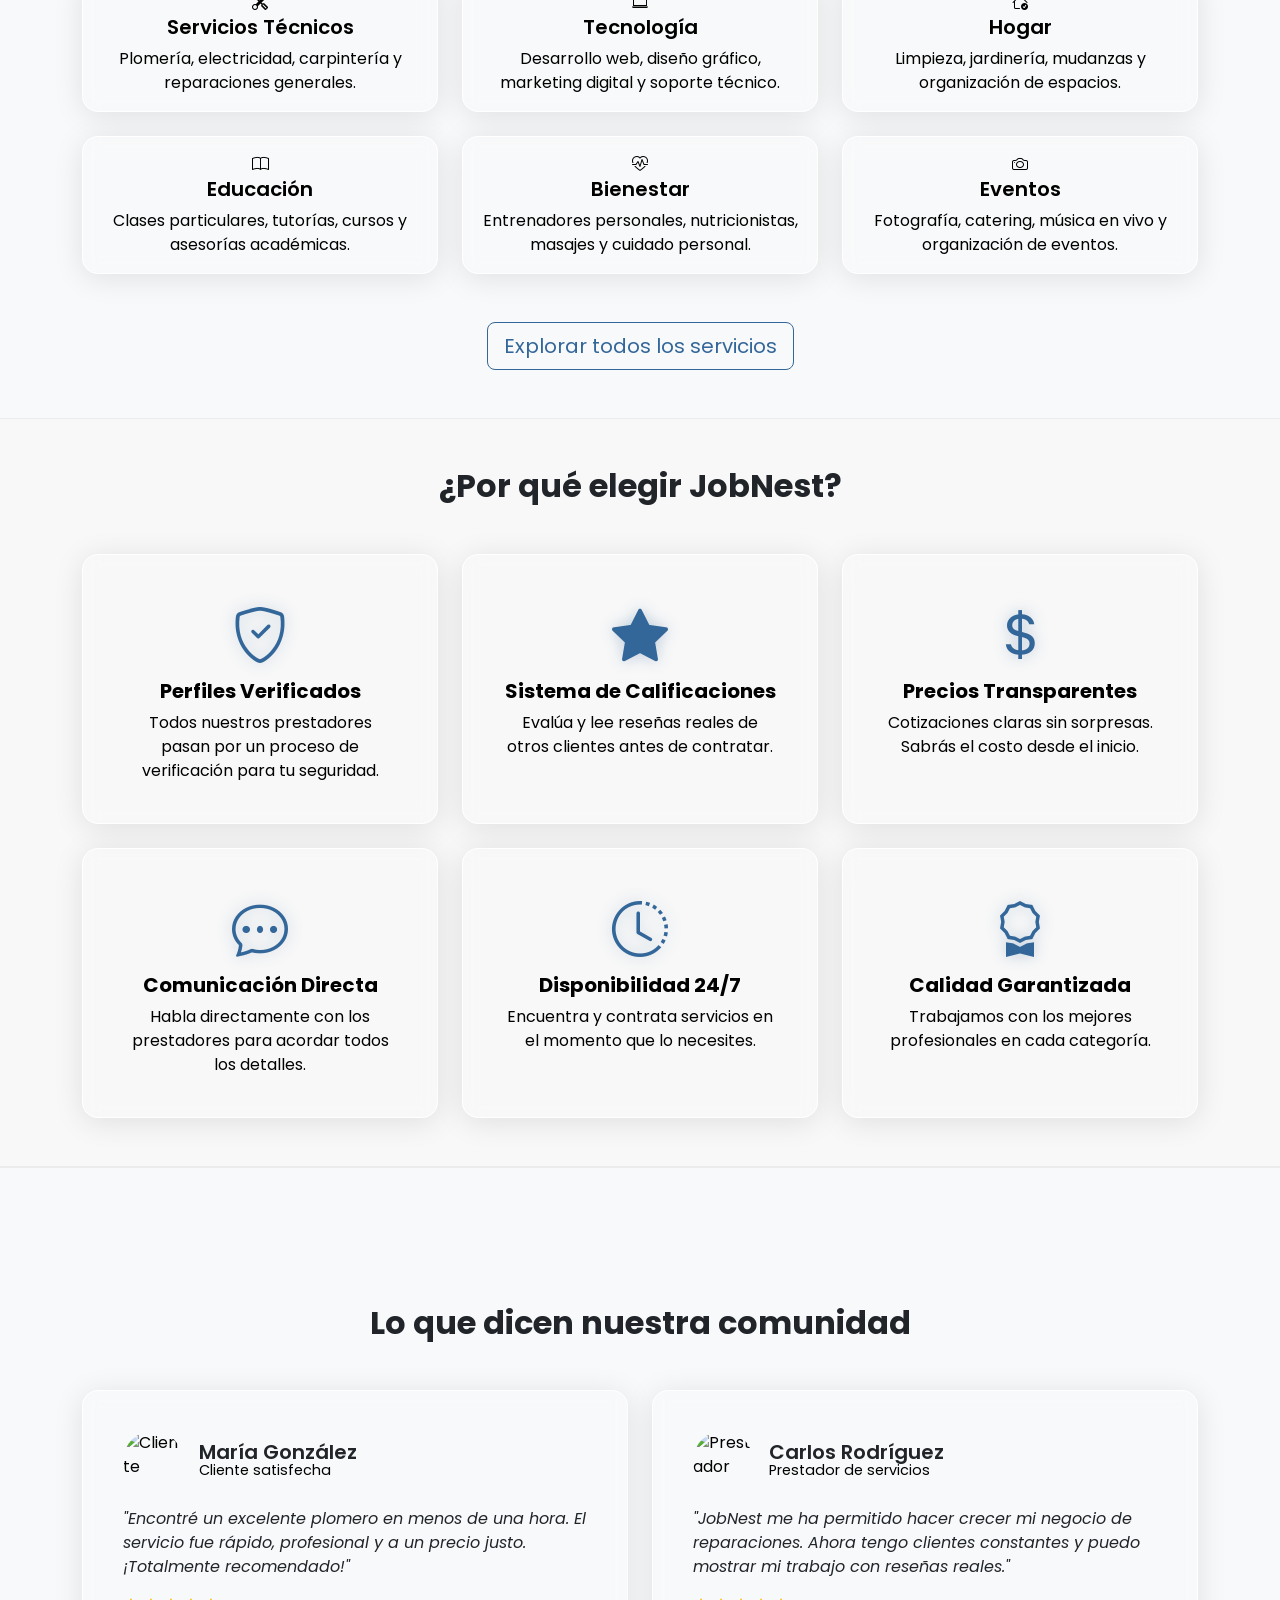
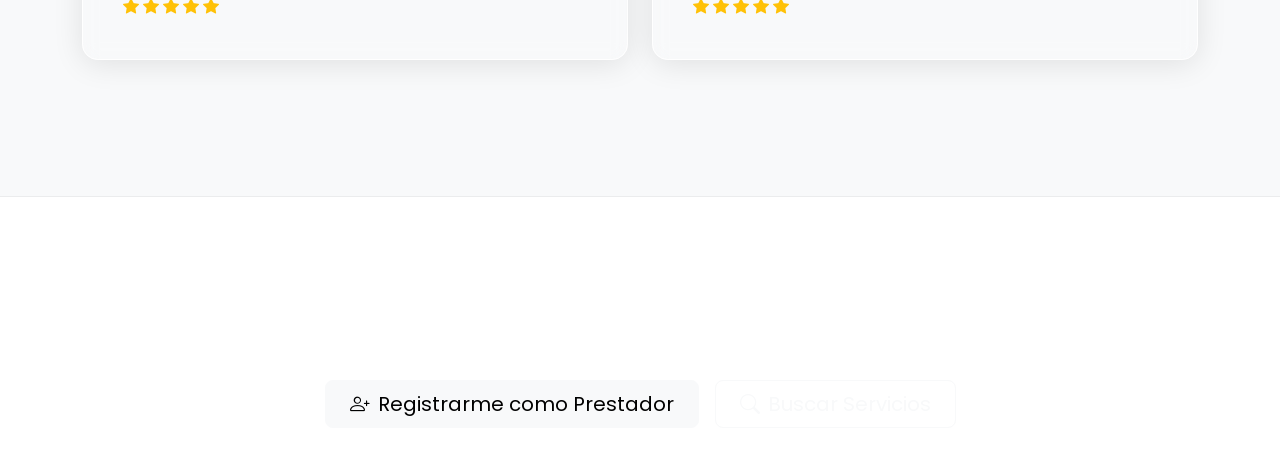
==== commit 7b07cbe5: "Cambio demo final v2" ====
--- a/templates/index.html
+++ b/templates/index.html
@@ -40,7 +40,7 @@
             <div class="mb-4">
                 <img src="/static/multimedia/Logo.jpeg" alt="JobNest Logo" class="hero-logo" style="width: 150px; height: auto;">
             </div>
-            <h1 class="display-3 fw-bold mb-3 glassmorphism-text">Conectamos trabajo con oportunidad 🚀 DEMO FINAL</h1>
+            <h1 class="display-3 fw-bold mb-3 glassmorphism-text">Conectamos trabajo con oportunidad</h1>
             <p class="lead mb-4 glassmorphism-text">Encuentra los mejores prestadores de servicios o ofrece tus habilidades profesionales</p>
             <div class="row justify-content-center">
                 <div class="col-md-8 col-lg-6">
